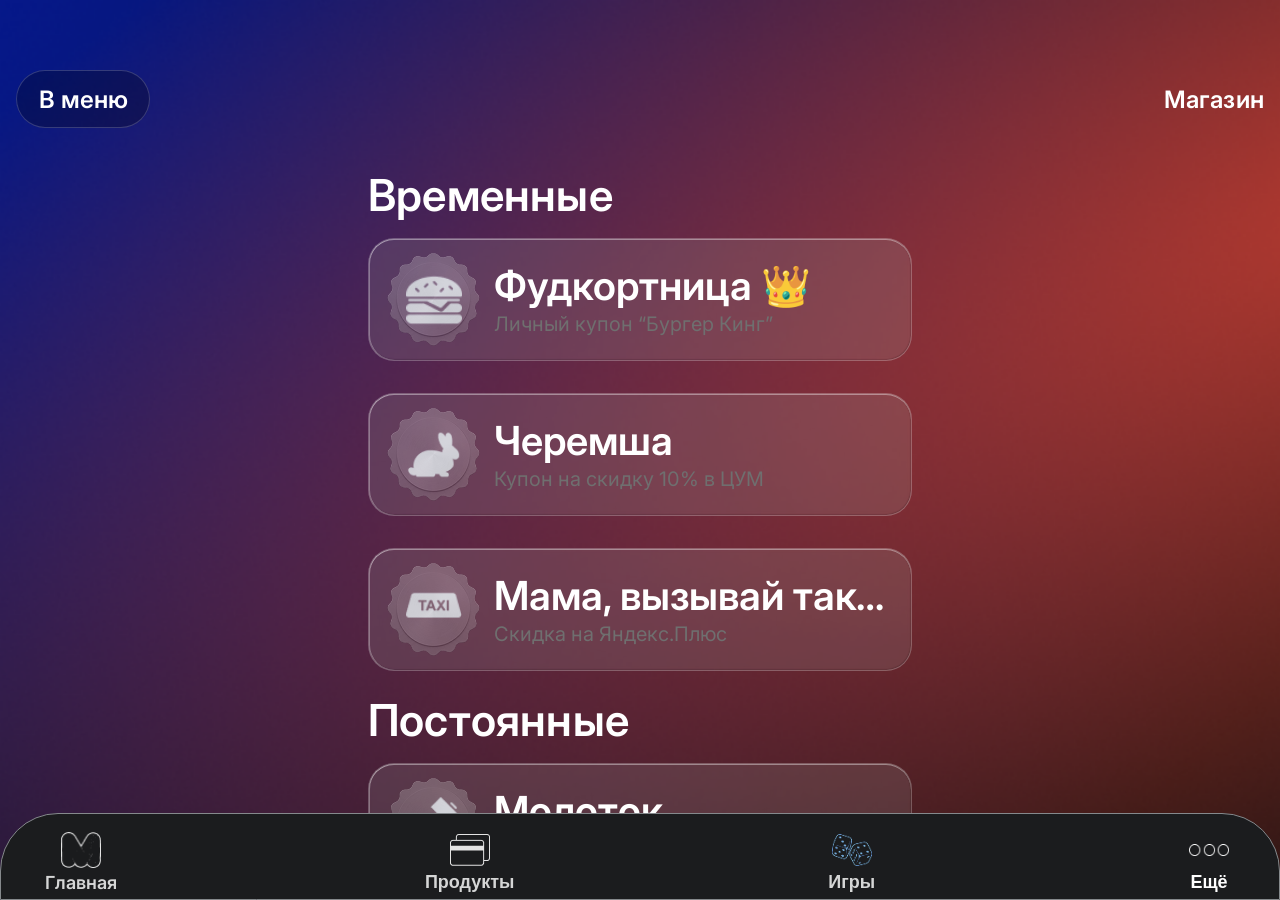
==== achievements/index.html @ e24b7e74 "Initial commit" ====
<!doctype html>
<html lang="ru">
  <head>
    <meta charset="UTF-8" />
    <meta name="viewport" content="width=device-width, initial-scale=1.0, viewport-fit=cover" />
    <title>Магазин</title>
    <link rel="stylesheet" href="../styles.css" />
    <link rel="stylesheet" href="./style.css" />
  </head>
  <body>
    <div class="app" id="app">
      <header class="topbar">
        <a class="btn btn--pill topbar__menu" href="../home/index.html">В меню</a>
        <h1 class="title">Магазин</h1>
        <div class="topbar__spacer" aria-hidden="true"></div>
      </header>

      <main class="stage" aria-label="Достижения">
        <section class="ach" aria-label="Список достижений">
          <div class="ach__section" id="tempSection">
            <h2 class="ach__h">Временные</h2>
            <div class="ach__list" id="tempList"></div>
          </div>

          <div class="ach__section" id="permSection">
            <h2 class="ach__h">Постоянные</h2>
            <div class="ach__list" id="permList"></div>
          </div>
        </section>
      </main>

      <nav class="bottombar" aria-label="Навигация">
        <a class="tab" href="../home/index.html">
          <span class="tab__icon"><img src="../images/menu/main.png" alt="" /></span>
          <span class="tab__text">Главная</span>
        </a>
        <button class="tab" type="button">
          <span class="tab__icon"><img src="../images/menu/products.png" alt="" /></span>
          <span class="tab__text">Продукты</span>
        </button>
        <button class="tab" type="button">
          <span class="tab__icon"><img src="../images/menu/games.png" alt="" /></span>
          <span class="tab__text">Игры</span>
        </button>
        <button class="tab tab--active" type="button">
          <span class="tab__icon"><img src="../images/menu/more.png" alt="" /></span>
          <span class="tab__text">Ещё</span>
        </button>
      </nav>
    </div>

    <script src="./script.js" defer></script>
  </body>
</html>
---- styles.css ----
@import url('https://fonts.googleapis.com/css2?family=Inter:wght@400;600&display=swap');

:root{
  --bg-base:#0d0e10;
  --txt:#ffffff;
  --muted:rgba(255,255,255,.7);
  --glass:rgba(0,0,0,.25);
  --glass-2:rgba(255,255,255,.08);
  --stroke:rgba(255,255,255,.18);
  --accent:#2f7bff;
  --nav-h:87px;
}

*{box-sizing:border-box}
html,body{height:100%}

html{background:transparent}

body{
  margin:0;
  font-family: 'Inter', ui-sans-serif, system-ui, -apple-system, Segoe UI, Roboto, Arial, "Noto Sans", "Liberation Sans", sans-serif;
  color:var(--txt);
  background:transparent;
  position:relative;
  overflow: hidden;
}

a{color:inherit; text-decoration:none}
a:visited{color:inherit}
a:hover{color:inherit}
a:active{color:inherit}

body::before{
  content:"";
  position:fixed;
  inset:0;
  background-color:#0d0e10;
  background-image:url('./images/background.png');
  background-size:cover;
  background-position:center;
  background-repeat:no-repeat;
  z-index:0;
}
.app{
  height:100%;
  width:100%;
  margin:0;
  display:flex;
  flex-direction:column;
  position:relative;
  z-index:2;
}

.topbar{
  display:flex;
  align-items:center;
  justify-content:space-between;
  gap:12px;
  padding:70px 16px 40px;
  position:relative;
  z-index:2;
}

.title{
  margin:0;
  font-size:24px;
  letter-spacing:.2px;
  text-align:right;
  font-weight: 600;
}

.topbar__spacer{display:none}

.glass {
  background-image: linear-gradient(135deg, rgba(255,255,255,.18), rgba(255,255,255,.06));
  border:1px solid rgba(255,255,255,.18);
  backdrop-filter: blur(2px);
  -webkit-backdrop-filter: blur(16px);
  box-shadow:
    inset 0 1px 0 rgba(255, 255, 255, 0.40),
    inset 1px 0 0 rgba(255, 255, 255, 0.32),
    inset 0 -1px 1px rgba(0, 0, 0, 0.13),
    inset -1px 0 1px rgba(0, 0, 0, 0.11)
}

.topbar__menu{
  border-radius:22px;
}

.btn{
  border:1px solid var(--stroke);
  background:rgba(0,0,0,.25);
  color:var(--txt);
  border-radius: 29px;
  font-weight:600;
  cursor:pointer;
  -webkit-tap-highlight-color: transparent;
  height: 58px;
  width: 134px;
  display: flex;
  align-items: center;
  justify-content: center;
  font-size: 24px;
}
.btn:active{transform:translateY(1px)}
.btn--pill{border-radius:999px}
.btn--primary{
  background:linear-gradient(180deg, rgba(47,123,255,.95), rgba(47,123,255,.7));
  border-color:rgba(255,255,255,.28);
}

.stage{
  flex:1;
  position:relative;
  padding:0;
  overflow:auto;
  -webkit-overflow-scrolling: touch;
  padding-bottom: calc(var(--nav-h) + env(safe-area-inset-bottom));
  scroll-behavior:smooth;
  scrollbar-width:none;
  -ms-overflow-style:none;
  width:100%;
  max-width:576px;
  margin:0 auto;
}

.stage::-webkit-scrollbar{width:0;height:0}

.bottombar{
  height: 87px;
  /* padding:10px 10px calc(10px + env(safe-area-inset-bottom)); */
  padding: 20px 44px calc(10px + env(safe-area-inset-bottom)) 44px;
  background: #1B1C1E;
  /* display:grid;
  grid-template-columns:repeat(4, 1fr); */
  display: flex;
  align-items: center;
  justify-content: space-between;
  gap:6px;
  position:fixed;
  left:0;
  right:0;
  bottom:0;
  z-index:10;
  border: 1px solid #85898c;
  border-radius: 58px 58px 0 0;
}

.tab{
  border:0;
  background:transparent;
  color:rgba(255,255,255,.82);
  text-decoration:none;
  border-radius:16px;
  display:flex;
  flex-direction:column;
  align-items:center;
  justify-content:center;
  gap:2px;
  cursor:pointer;
  -webkit-tap-highlight-color: transparent;
}
.tab__icon{width:40px; height:40px; line-height:28px; display:block}
.tab__icon img{width:100%; height:100%; object-fit:contain; display:block; opacity:.88}
.tab__text{
  font-size: 18px;
  font-weight: 600;
}
.tab--active{
  /* background:rgba(255,255,255,.08);
  color:#ffffff;
  border:1px solid rgba(255,255,255,.14); */
  color:#ffffff;
}

.tab--active .tab__icon img{opacity:1}
---- achievements/style.css ----
.ach{
  padding:0 16px 0;
}

.ach__section{margin-bottom:22px}

.ach__h{
  margin:0 0 16px;
  font-size:44px;
  font-weight:600;
  letter-spacing:.2px;
}

.ach__list{
  display:flex;
  flex-direction:column;
  gap:32px;
}

.achCard{
  position:relative;
  display:flex;
  align-items:center;
  gap:14px;
  padding:14px 18px;
  border-radius:26px;
  min-height:114px;
  background-color: rgba(255, 255, 255, 0.10);
  border:1px solid rgba(255,255,255,.18);
  backdrop-filter: blur(2px);
  box-shadow:
    inset 0 1px 0 rgba(255, 255, 255, 0.40),
    inset 1px 0 0 rgba(255, 255, 255, 0.32),
    inset 0 -1px 1px rgba(0, 0, 0, 0.13),
    inset -1px 0 1px rgba(0, 0, 0, 0.11);
  cursor:pointer;
}

.achCard.is-active{
  background-color: rgba(34, 255, 14, 0.10);
}

.achCard.is-inactive{
  filter:saturate(.9);
}

.achCard__icon{
  width:93px;
  height:93px;
  border-radius:18px;
  background: transparent;
  border:0;
  display:flex;
  align-items:center;
  justify-content:center;
  overflow:hidden;
  position:relative;
}

.achCard__medal{
  position:absolute;
  inset:0;
  width:100%;
  height:100%;
  object-fit:cover;
  display:block;
  z-index:1;
}

.achCard__glyph{
  position:absolute;
  left:50%;
  top:50%;
  transform:translate(-50%, -50%);
  width:56px;
  height:56px;
  object-fit:contain;
  display:block;
  opacity:.88;
  z-index:2;
  mix-blend-mode: multiply;
  filter: brightness(0) saturate(100%) invert(88%) sepia(4%) saturate(300%) hue-rotate(175deg) brightness(108%) contrast(92%);
}

.achCard.is-active .achCard__glyph{
  opacity:.92;
  mix-blend-mode: multiply;
  filter: brightness(0) saturate(100%) invert(86%) sepia(33%) saturate(1280%) hue-rotate(350deg) brightness(108%) contrast(96%);
}

.achCard__text{min-width:0; flex:1}

.achCard__title{
  font-size:40px;
  font-weight:600;
  line-height:1.1;
  white-space:nowrap;
  overflow:hidden;
  text-overflow:ellipsis;
}

.achCard__desc{
  margin-top:4px;
  font-size:20px;
  color:#6f6f6f;
  white-space:nowrap;
  overflow:hidden;
  text-overflow:ellipsis;
}

.achCard__pill{
  margin-left:auto;
  padding:14px 18px;
  border-radius:26px;
  font-weight:600;
  font-size:24px;
  border:1px solid rgba(255,255,255,.18);
  background: rgba(255, 255, 255, 0.10);
}

.achCard__pill--active{
  background: rgba(34, 255, 14, 0.10);
  border-color: rgba(255,255,255,.18);
}

.achCard__details{
  display:none;
  width:100%;
  margin-top:12px;
}

.achCard.is-expanded{
  flex-wrap:wrap;
}

.achCard.is-expanded .achCard__details{
  display:block;
}

.achCard__long{
  font-size:20px;
  color:rgba(255,255,255,.88);
  line-height:1.25;
}

.achCard__actions{
  margin-top:14px;
  display:flex;
  gap:12px;
}

.achCard__buy{
  flex:1;
  height:57px;
  border-radius:26px;
}

.achCard__balance{
  margin-top:10px;
  display:inline-flex;
  align-items:center;
  gap:6px;
  font-size:20px;
  color:#6f6f6f;
}

.achCard__coin{
  width:18px;
  height:18px;
  display:block;
  object-fit:contain;
}
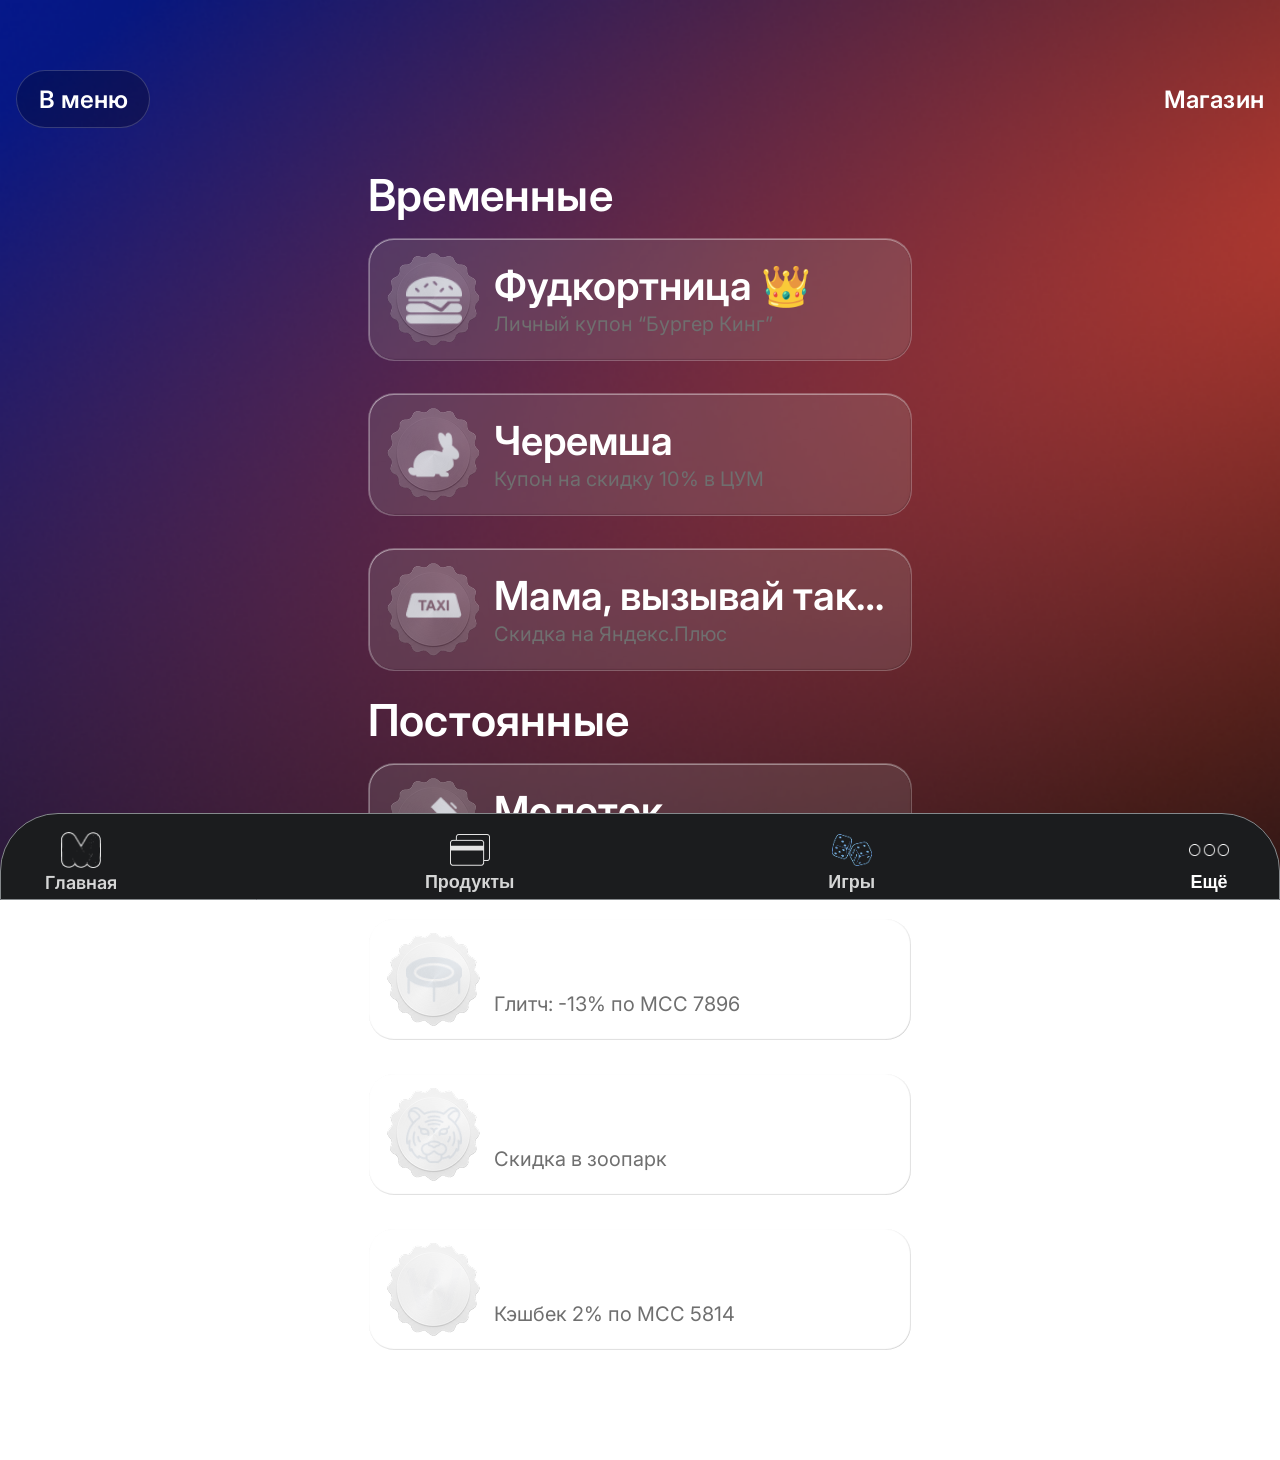
==== commit fdb85788: "fix" ====
--- a/achievements/index.html
+++ b/achievements/index.html
@@ -4,8 +4,8 @@
     <meta charset="UTF-8" />
     <meta name="viewport" content="width=device-width, initial-scale=1.0, viewport-fit=cover" />
     <title>Магазин</title>
-    <link rel="stylesheet" href="../styles.css" />
-    <link rel="stylesheet" href="./style.css" />
+    <link rel="stylesheet" href="../styles.css?v=2" />
+    <link rel="stylesheet" href="./style.css?v=2" />
   </head>
   <body>
     <div class="app" id="app">
@@ -49,6 +49,6 @@
       </nav>
     </div>
 
-    <script src="./script.js" defer></script>
+    <script src="./script.js?v=2" defer></script>
   </body>
 </html>
--- a/styles.css
+++ b/styles.css
@@ -12,7 +12,7 @@
 }
 
 *{box-sizing:border-box}
-html,body{height:100%}
+html,body{height:100%; width:100%; max-width:100%}
 
 html{background:transparent}
 
@@ -22,7 +22,8 @@
   color:var(--txt);
   background:transparent;
   position:relative;
-  overflow: hidden;
+  overflow:auto;
+  overflow-x:hidden;
 }
 
 a{color:inherit; text-decoration:none}
@@ -42,7 +43,7 @@
   z-index:0;
 }
 .app{
-  height:100%;
+  min-height:100vh;
   width:100%;
   margin:0;
   display:flex;
@@ -114,6 +115,7 @@
   position:relative;
   padding:0;
   overflow:auto;
+  min-height:0;
   -webkit-overflow-scrolling: touch;
   padding-bottom: calc(var(--nav-h) + env(safe-area-inset-bottom));
   scroll-behavior:smooth;
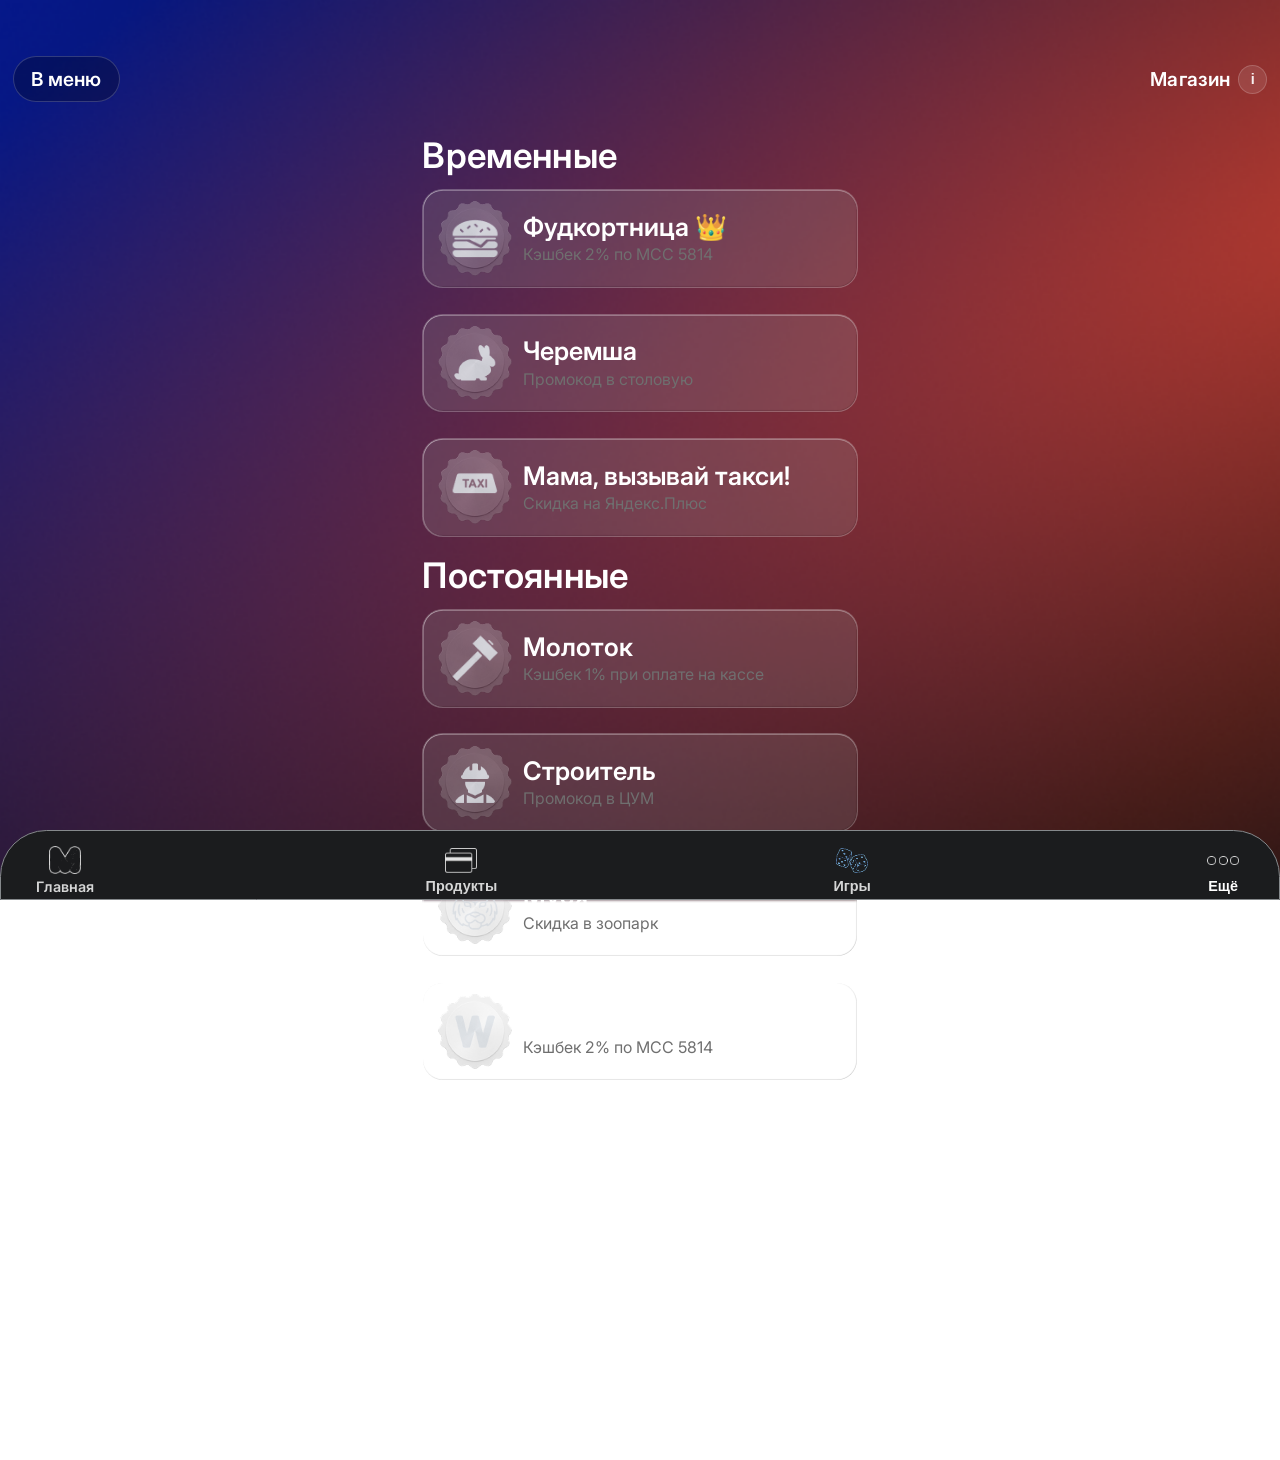
==== commit 5c534c76: "fix" ====
--- a/achievements/index.html
+++ b/achievements/index.html
@@ -11,7 +11,10 @@
     <div class="app" id="app">
       <header class="topbar">
         <a class="btn btn--pill topbar__menu" href="../home/index.html">В меню</a>
-        <h1 class="title">Магазин</h1>
+        <div class="topbar__titleWrap">
+          <h1 class="title">Магазин</h1>
+          <button class="topbar__info" id="infoBtn" type="button" aria-label="Информация о MOBYCoins">i</button>
+        </div>
         <div class="topbar__spacer" aria-hidden="true"></div>
       </header>
 
@@ -47,6 +50,20 @@
           <span class="tab__text">Ещё</span>
         </button>
       </nav>
+
+      <div class="modalBackdrop" id="infoBackdrop" aria-hidden="true"></div>
+      <div class="modal" id="infoModal" role="dialog" aria-modal="true" aria-labelledby="infoTitle" aria-hidden="true">
+        <div class="modal__card">
+          <div class="modal__head">
+            <div class="modal__title" id="infoTitle">MOBYCoins</div>
+            <button class="modal__close" id="infoClose" type="button" aria-label="Закрыть">✕</button>
+          </div>
+          <div class="modal__body">
+            <div class="modal__text">MOBYCoins - это внутриигровая валюта. Играй в игры, оплачивай картой и лови коины!</div>
+            <div class="modal__text">Не хватает кэшбека? Обменяй коины на медали, но не забывай про достижения</div>
+          </div>
+        </div>
+      </div>
     </div>
 
     <script src="./script.js?v=2" defer></script>
--- a/styles.css
+++ b/styles.css
@@ -24,6 +24,7 @@
   position:relative;
   overflow:auto;
   overflow-x:hidden;
+  zoom:.8;
 }
 
 a{color:inherit; text-decoration:none}
--- a/achievements/style.css
+++ b/achievements/style.css
@@ -15,6 +15,27 @@
   display:flex;
   flex-direction:column;
   gap:32px;
+}
+
+.topbar__titleWrap{
+  display:flex;
+  align-items:center;
+  gap:10px;
+}
+
+.topbar__info{
+  width:36px;
+  height:36px;
+  border-radius:999px;
+  border:1px solid rgba(255,255,255,.18);
+  background: rgba(255, 255, 255, 0.10);
+  color:rgba(255,255,255,.92);
+  font-weight:800;
+  font-size:18px;
+  line-height:1;
+  display:inline-flex;
+  align-items:center;
+  justify-content:center;
 }
 
 .achCard{
@@ -91,7 +112,7 @@
 .achCard__text{min-width:0; flex:1}
 
 .achCard__title{
-  font-size:40px;
+  font-size:32px;
   font-weight:600;
   line-height:1.1;
   white-space:nowrap;
@@ -137,6 +158,12 @@
   display:block;
 }
 
+.achCard.is-expanded .achCard__title{
+  white-space:normal;
+  overflow:visible;
+  text-overflow:clip;
+}
+
 .achCard__long{
   font-size:20px;
   color:rgba(255,255,255,.88);
@@ -155,6 +182,11 @@
   border-radius:26px;
 }
 
+.achCard__buy--active{
+  background: rgba(34, 255, 14, 0.10);
+  border:1px solid rgba(255,255,255,.18);
+}
+
 .achCard__balance{
   margin-top:10px;
   display:inline-flex;
@@ -170,3 +202,65 @@
   display:block;
   object-fit:contain;
 }
+
+.modalBackdrop{
+  display:none;
+  position:fixed;
+  inset:0;
+  background: rgba(0,0,0,.55);
+  z-index:50;
+}
+
+.modal{
+  display:none;
+  position:fixed;
+  inset:0;
+  z-index:51;
+  padding: 18px;
+  align-items:center;
+  justify-content:center;
+}
+
+.modal.is-open{display:flex}
+.modalBackdrop.is-open{display:block}
+
+.modal__card{
+  width:min(560px, 92vw);
+  border-radius:26px;
+  padding:16px 16px 18px;
+  background: rgba(20, 20, 20, 0.92);
+  border:1px solid rgba(255,255,255,.18);
+  backdrop-filter: blur(6px);
+}
+
+.modal__head{
+  display:flex;
+  align-items:center;
+  justify-content:space-between;
+  gap:12px;
+}
+
+.modal__title{
+  font-size:24px;
+  font-weight:700;
+}
+
+.modal__close{
+  width:40px;
+  height:40px;
+  border-radius:999px;
+  border:1px solid rgba(255,255,255,.18);
+  background: rgba(255, 255, 255, 0.10);
+  color:rgba(255,255,255,.92);
+  font-size:18px;
+}
+
+.modal__body{margin-top:10px}
+
+.modal__text{
+  font-size:18px;
+  line-height:1.3;
+  color:rgba(255,255,255,.88);
+}
+
+.modal__text + .modal__text{margin-top:10px}
